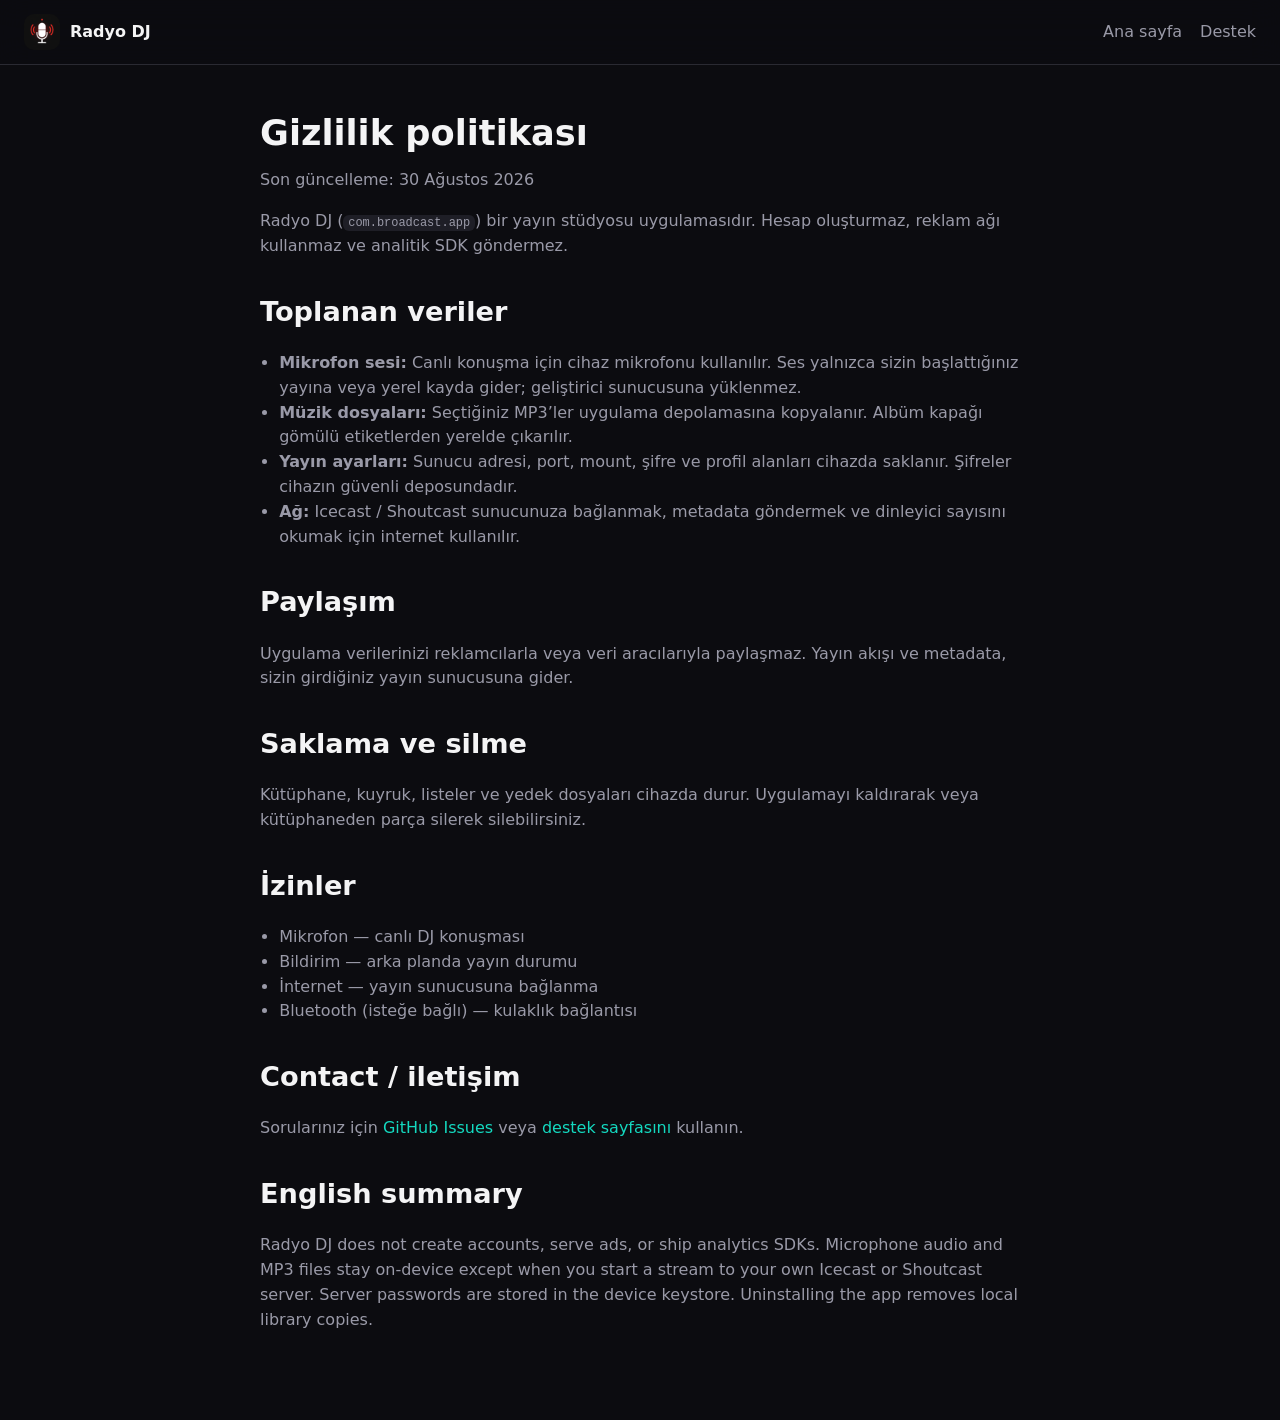
==== privacy.html @ fffd45af "Add Play Store landing page, privacy policy, and app screenshots. Co-authored-by: Cursor <cursoragen" ====
<!DOCTYPE html>
<html lang="tr">
<head>
  <meta charset="UTF-8" />
  <meta name="viewport" content="width=device-width, initial-scale=1" />
  <title>Gizlilik politikası — Radyo DJ</title>
  <meta name="description" content="Radyo DJ gizlilik politikası. Google Play listing için yasal metin." />
  <meta name="theme-color" content="#121214" />
  <link rel="icon" href="assets/brand/icon-round.png" />
  <link rel="stylesheet" href="styles.css" />
</head>
<body>
  <header class="nav">
    <a class="brand" href="./">
      <img src="assets/brand/icon-round.png" width="36" height="36" alt="" />
      <span>Radyo DJ</span>
    </a>
    <nav>
      <a href="./">Ana sayfa</a>
      <a href="support.html">Destek</a>
    </nav>
  </header>
  <article class="prose">
    <h1>Gizlilik politikası</h1>
    <p>Son güncelleme: 30 Ağustos 2026</p>
    <p>
      Radyo DJ (<code>com.broadcast.app</code>) bir yayın stüdyosu uygulamasıdır.
      Hesap oluşturmaz, reklam ağı kullanmaz ve analitik SDK göndermez.
    </p>

    <h2>Toplanan veriler</h2>
    <ul>
      <li><strong>Mikrofon sesi:</strong> Canlı konuşma için cihaz mikrofonu kullanılır. Ses yalnızca sizin başlattığınız yayına veya yerel kayda gider; geliştirici sunucusuna yüklenmez.</li>
      <li><strong>Müzik dosyaları:</strong> Seçtiğiniz MP3’ler uygulama depolamasına kopyalanır. Albüm kapağı gömülü etiketlerden yerelde çıkarılır.</li>
      <li><strong>Yayın ayarları:</strong> Sunucu adresi, port, mount, şifre ve profil alanları cihazda saklanır. Şifreler cihazın güvenli deposundadır.</li>
      <li><strong>Ağ:</strong> Icecast / Shoutcast sunucunuza bağlanmak, metadata göndermek ve dinleyici sayısını okumak için internet kullanılır.</li>
    </ul>

    <h2>Paylaşım</h2>
    <p>
      Uygulama verilerinizi reklamcılarla veya veri aracılarıyla paylaşmaz.
      Yayın akışı ve metadata, sizin girdiğiniz yayın sunucusuna gider.
    </p>

    <h2>Saklama ve silme</h2>
    <p>
      Kütüphane, kuyruk, listeler ve yedek dosyaları cihazda durur. Uygulamayı kaldırarak
      veya kütüphaneden parça silerek silebilirsiniz.
    </p>

    <h2>İzinler</h2>
    <ul>
      <li>Mikrofon — canlı DJ konuşması</li>
      <li>Bildirim — arka planda yayın durumu</li>
      <li>İnternet — yayın sunucusuna bağlanma</li>
      <li>Bluetooth (isteğe bağlı) — kulaklık bağlantısı</li>
    </ul>

    <h2>Contact / iletişim</h2>
    <p>
      Sorularınız için
      <a href="https://github.com/akibrahim5481/EUDjBroadcaster/issues">GitHub Issues</a>
      veya <a href="support.html">destek sayfasını</a> kullanın.
    </p>

    <h2>English summary</h2>
    <p>
      Radyo DJ does not create accounts, serve ads, or ship analytics SDKs.
      Microphone audio and MP3 files stay on-device except when you start a stream
      to your own Icecast or Shoutcast server. Server passwords are stored in the
      device keystore. Uninstalling the app removes local library copies.
    </p>
  </article>
</body>
</html>
---- styles.css ----
:root {
  --bg: #0c0c10;
  --surface: #16161c;
  --card: #1e1e26;
  --line: #2a2a32;
  --text: #f4f4f5;
  --muted: #9a9aa8;
  --accent: #14d9c0;
  --accent-dim: rgba(20, 217, 192, 0.14);
  --danger: #e85d5d;
  --radius: 18px;
  --max: 1120px;
}

* { box-sizing: border-box; }
html { scroll-behavior: smooth; }
body {
  margin: 0;
  font-family: Inter, system-ui, -apple-system, sans-serif;
  background: var(--bg);
  color: var(--text);
  line-height: 1.55;
}

a { color: var(--accent); text-decoration: none; }
a:hover { text-decoration: underline; }
code {
  font-size: 0.92em;
  background: var(--card);
  padding: 0.1em 0.4em;
  border-radius: 6px;
}

.nav {
  position: sticky;
  top: 0;
  z-index: 10;
  display: flex;
  align-items: center;
  justify-content: space-between;
  gap: 16px;
  padding: 14px 24px;
  background: rgba(12, 12, 16, 0.88);
  backdrop-filter: blur(16px);
  border-bottom: 1px solid var(--line);
}
.brand {
  display: flex;
  align-items: center;
  gap: 10px;
  color: var(--text);
  font-weight: 800;
  text-decoration: none;
}
.brand img { border-radius: 10px; }
.nav nav { display: flex; align-items: center; gap: 18px; flex-wrap: wrap; }
.nav nav a { color: var(--muted); font-weight: 500; text-decoration: none; }
.nav nav a:hover { color: var(--text); }

.btn {
  display: inline-flex;
  align-items: center;
  justify-content: center;
  background: var(--accent);
  color: #04221c;
  font-weight: 700;
  padding: 12px 18px;
  border-radius: 12px;
  text-decoration: none;
}
.btn:hover { filter: brightness(1.06); text-decoration: none; }
.btn-ghost {
  background: transparent;
  color: var(--text);
  border: 1px solid var(--line);
}
.btn-small { padding: 8px 12px; font-size: 0.92rem; }

.hero, .features, .shots, .prose, footer {
  width: min(var(--max), calc(100% - 40px));
  margin: 0 auto;
}
.hero {
  display: grid;
  grid-template-columns: 1.1fr 0.9fr;
  gap: 48px;
  align-items: center;
  padding: 64px 0 40px;
}
.eyebrow {
  color: var(--accent);
  font-weight: 700;
  letter-spacing: 0.08em;
  text-transform: uppercase;
  font-size: 0.78rem;
  margin: 0 0 10px;
}
h1 { font-size: clamp(2rem, 4vw, 3.2rem); line-height: 1.12; margin: 0 0 16px; }
h2 { font-size: 1.7rem; margin: 0 0 18px; }
h3 { margin: 0 0 8px; }
.lede, .section-lead { color: var(--muted); max-width: 42rem; }
.hero-actions { display: flex; flex-wrap: wrap; gap: 12px; margin: 24px 0; }
.pills { display: flex; flex-wrap: wrap; gap: 8px; padding: 0; margin: 0; list-style: none; }
.pills li {
  background: var(--accent-dim);
  color: var(--accent);
  border-radius: 999px;
  padding: 6px 12px;
  font-size: 0.85rem;
  font-weight: 600;
}
.hero-art img {
  width: 100%;
  max-width: 340px;
  display: block;
  margin-left: auto;
  border-radius: 28px;
  border: 1px solid var(--line);
  box-shadow: 0 30px 80px rgba(0, 0, 0, 0.45);
}

.features { padding: 24px 0 48px; }
.grid {
  display: grid;
  grid-template-columns: repeat(2, 1fr);
  gap: 16px;
}
.grid article {
  background: var(--card);
  border: 1px solid var(--line);
  border-radius: var(--radius);
  padding: 20px;
}
.grid p { margin: 0; color: var(--muted); }

.shots { padding: 8px 0 64px; }
.shot-row {
  display: grid;
  grid-template-columns: repeat(3, 1fr);
  gap: 18px;
}
.shot-row figure { margin: 0; }
.shot-row img {
  width: 100%;
  border-radius: 22px;
  border: 1px solid var(--line);
  background: var(--surface);
}
figcaption {
  text-align: center;
  color: var(--muted);
  font-size: 0.9rem;
  margin-top: 8px;
}

.prose {
  padding: 48px 0 72px;
  max-width: 760px;
}
.prose h1 { font-size: 2.2rem; }
.prose h2 { margin-top: 32px; }
.prose p, .prose li { color: var(--muted); }
.prose ul { padding-left: 1.2rem; }

footer {
  padding: 28px 0 48px;
  border-top: 1px solid var(--line);
  color: var(--muted);
}
.fine { font-size: 0.85rem; }

@media (max-width: 860px) {
  .hero, .shot-row, .grid { grid-template-columns: 1fr; }
  .hero-art img { margin: 0 auto; }
  .nav nav a:not(.btn) { display: none; }
}
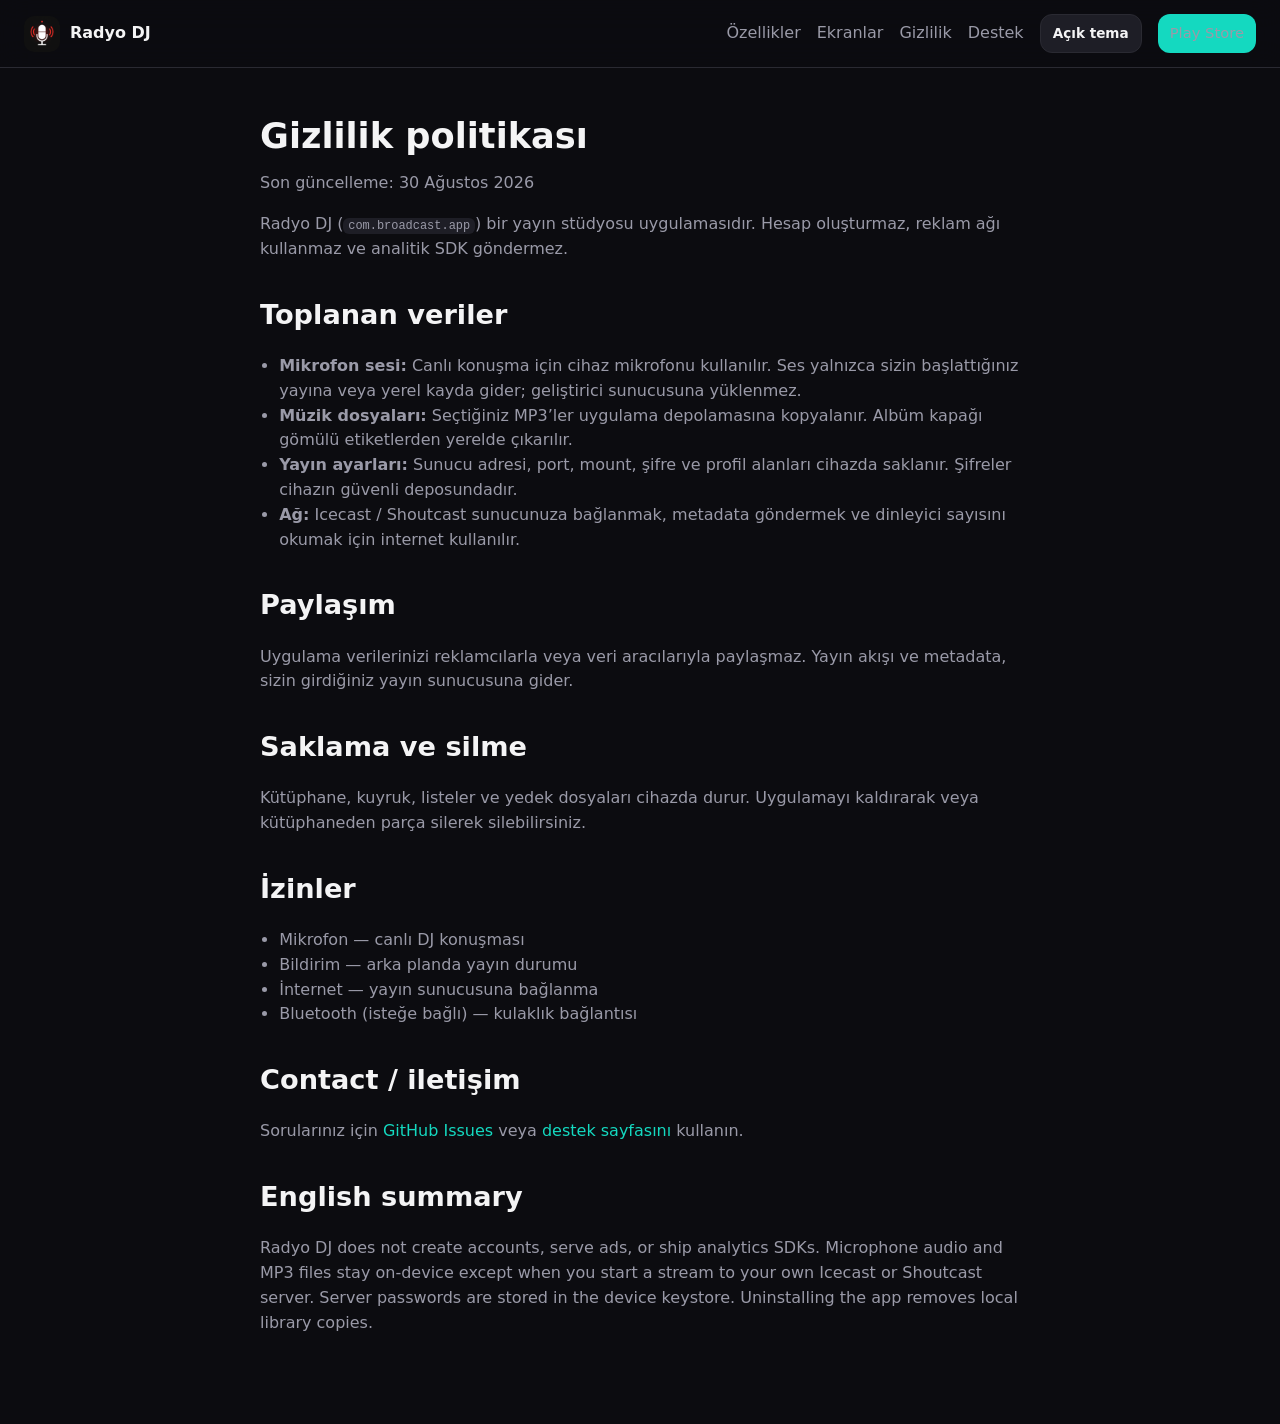
==== commit 09fa760b: "Unify site navigation and stop the header from overflowing on small screens. The same menu is now on" ====
--- a/privacy.html
+++ b/privacy.html
@@ -1,5 +1,5 @@
 <!DOCTYPE html>
-<html lang="tr">
+<html lang="tr" data-theme="dark">
 <head>
   <meta charset="UTF-8" />
   <meta name="viewport" content="width=device-width, initial-scale=1" />
@@ -7,17 +7,25 @@
   <meta name="description" content="Radyo DJ gizlilik politikası. Google Play listing için yasal metin." />
   <meta name="theme-color" content="#121214" />
   <link rel="icon" href="assets/brand/icon-round.png" />
-  <link rel="stylesheet" href="styles.css" />
+  <link rel="stylesheet" href="styles.css?v=3" />
+  <script src="theme.js?v=3"></script>
 </head>
 <body>
   <header class="nav">
-    <a class="brand" href="./">
-      <img src="assets/brand/icon-round.png" width="36" height="36" alt="" />
+    <a class="brand" href="index.html">
+      <img src="assets/brand/icon-round.png" width="36" height="36" alt="Radyo DJ Logo" />
       <span>Radyo DJ</span>
     </a>
     <nav>
-      <a href="./">Ana sayfa</a>
+      <a href="index.html#ozellikler">Özellikler</a>
+      <a href="index.html#ekranlar">Ekranlar</a>
+      <a href="privacy.html">Gizlilik</a>
       <a href="support.html">Destek</a>
+      <button type="button" class="theme-toggle" id="theme-toggle" aria-pressed="false" onclick="toggleTheme()">Açık tema</button>
+      <a class="btn btn-small"
+         href="https://play.google.com/store/apps/details?id=com.broadcast.app"
+         target="_blank"
+         rel="noopener noreferrer">Play Store</a>
     </nav>
   </header>
   <article class="prose">
--- a/styles.css
+++ b/styles.css
@@ -7,19 +7,56 @@
   --muted: #9a9aa8;
   --accent: #14d9c0;
   --accent-dim: rgba(20, 217, 192, 0.14);
+  --on-accent: #04221c;
+  --nav-bg: rgba(12, 12, 16, 0.88);
   --danger: #e85d5d;
   --radius: 18px;
   --max: 1120px;
+  color-scheme: dark;
+}
+
+html[data-theme="dark"] {
+  --bg: #0c0c10;
+  --surface: #16161c;
+  --card: #1e1e26;
+  --line: #2a2a32;
+  --text: #f4f4f5;
+  --muted: #9a9aa8;
+  --accent: #14d9c0;
+  --accent-dim: rgba(20, 217, 192, 0.14);
+  --on-accent: #04221c;
+  --nav-bg: rgba(12, 12, 16, 0.88);
+  --danger: #e85d5d;
+  color-scheme: dark;
+}
+
+html[data-theme="light"] {
+  --bg: #f3f4f6;
+  --surface: #ffffff;
+  --card: #ffffff;
+  --line: #e2e4ea;
+  --text: #16161c;
+  --muted: #5c5c6b;
+  --accent: #0d9d8c;
+  --accent-dim: rgba(13, 157, 140, 0.14);
+  --on-accent: #04221c;
+  --nav-bg: rgba(243, 244, 246, 0.92);
+  --danger: #c44545;
+  color-scheme: light;
 }
 
 * { box-sizing: border-box; }
-html { scroll-behavior: smooth; }
+html {
+  scroll-behavior: smooth;
+  background: var(--bg);
+}
 body {
   margin: 0;
   font-family: Inter, system-ui, -apple-system, sans-serif;
   background: var(--bg);
   color: var(--text);
   line-height: 1.55;
+  transition: background 0.2s ease, color 0.2s ease;
 }
 
 a { color: var(--accent); text-decoration: none; }
@@ -36,16 +73,18 @@
   top: 0;
   z-index: 10;
   display: flex;
+  flex-wrap: wrap;
   align-items: center;
   justify-content: space-between;
-  gap: 16px;
+  gap: 1rem;
   padding: 14px 24px;
-  background: rgba(12, 12, 16, 0.88);
+  background: var(--nav-bg);
   backdrop-filter: blur(16px);
   border-bottom: 1px solid var(--line);
 }
 .brand {
   display: flex;
+  flex-shrink: 0;
   align-items: center;
   gap: 10px;
   color: var(--text);
@@ -53,8 +92,19 @@
   text-decoration: none;
 }
 .brand img { border-radius: 10px; }
-.nav nav { display: flex; align-items: center; gap: 18px; flex-wrap: wrap; }
-.nav nav a { color: var(--muted); font-weight: 500; text-decoration: none; }
+.nav nav {
+  display: flex;
+  flex-wrap: wrap;
+  align-items: center;
+  gap: 1rem;
+  min-width: 0;
+}
+.nav nav a {
+  color: var(--muted);
+  font-weight: 500;
+  text-decoration: none;
+  white-space: nowrap;
+}
 .nav nav a:hover { color: var(--text); }
 
 .btn {
@@ -62,7 +112,7 @@
   align-items: center;
   justify-content: center;
   background: var(--accent);
-  color: #04221c;
+  color: var(--on-accent);
   font-weight: 700;
   padding: 12px 18px;
   border-radius: 12px;
@@ -75,6 +125,23 @@
   border: 1px solid var(--line);
 }
 .btn-small { padding: 8px 12px; font-size: 0.92rem; }
+
+.theme-toggle {
+  border: 1px solid var(--line);
+  background: var(--card);
+  color: var(--text);
+  border-radius: 12px;
+  padding: 8px 12px;
+  font: inherit;
+  font-weight: 600;
+  font-size: 0.85rem;
+  cursor: pointer;
+}
+.theme-toggle:hover { border-color: var(--accent); }
+.theme-toggle:focus-visible {
+  outline: 2px solid var(--accent);
+  outline-offset: 2px;
+}
 
 .hero, .features, .shots, .prose, footer {
   width: min(var(--max), calc(100% - 40px));
@@ -172,5 +239,15 @@
 @media (max-width: 860px) {
   .hero, .shot-row, .grid { grid-template-columns: 1fr; }
   .hero-art img { margin: 0 auto; }
-  .nav nav a:not(.btn) { display: none; }
-}
+}
+
+@media (max-width: 768px) {
+  .nav {
+    flex-direction: column;
+    align-items: stretch;
+  }
+  .nav nav {
+    justify-content: flex-start;
+    row-gap: 0.75rem;
+  }
+}
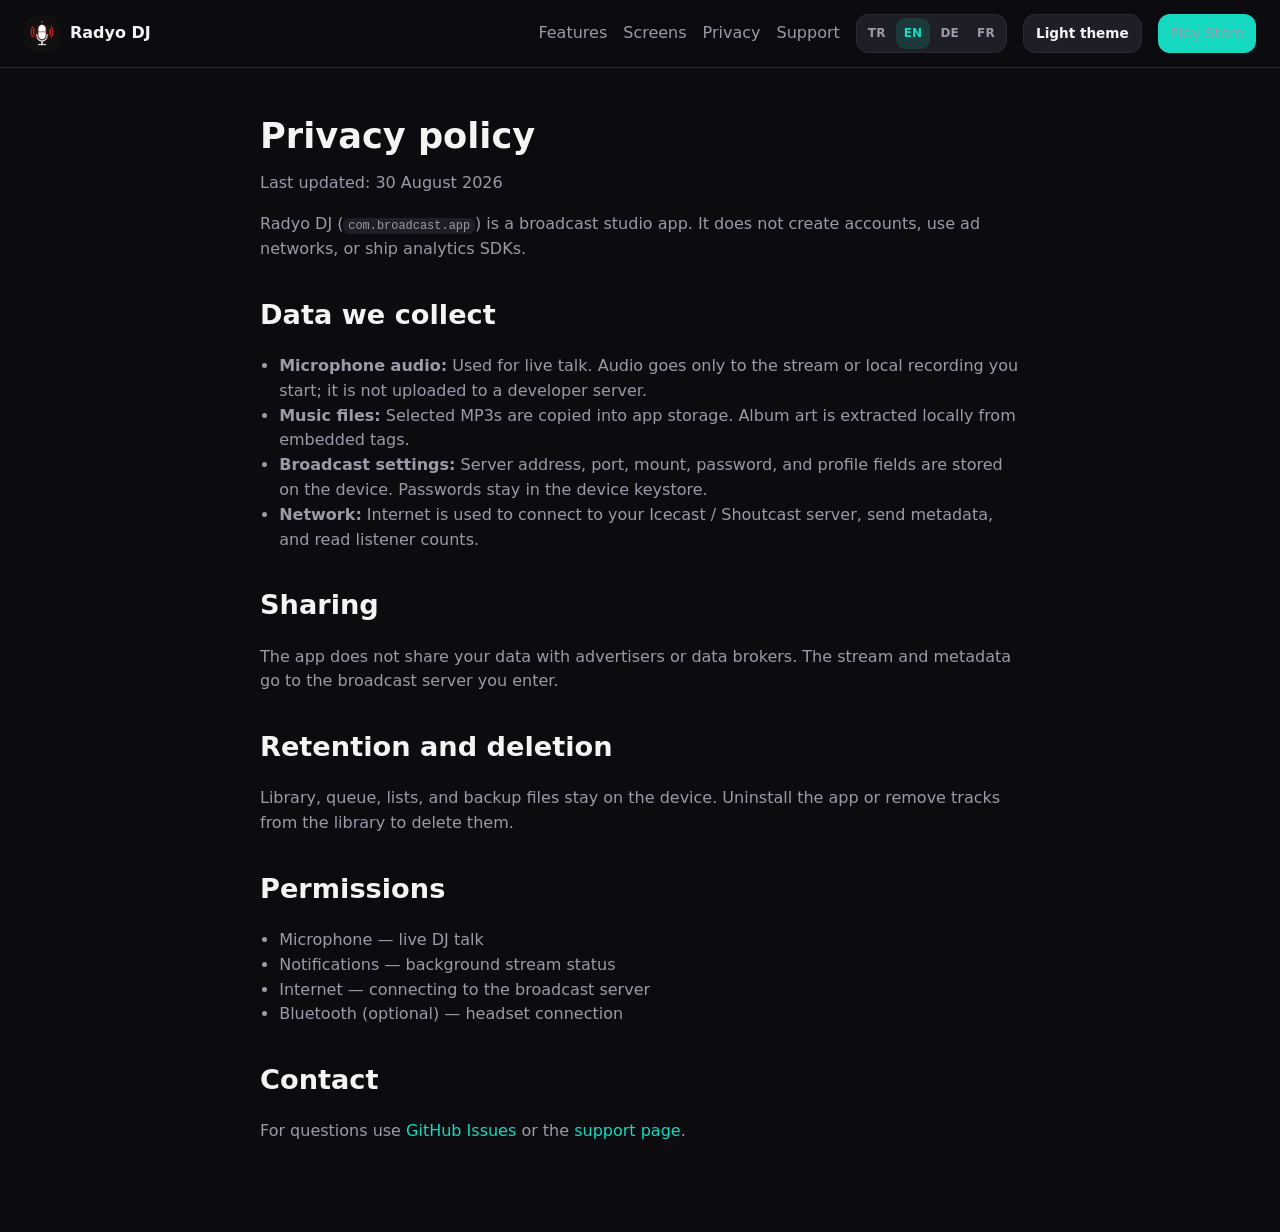
==== commit 4a6b57e2: "Add Turkish, English, German, and French site translations. Language is remembered across pages and " ====
--- a/privacy.html
+++ b/privacy.html
@@ -1,5 +1,5 @@
 <!DOCTYPE html>
-<html lang="tr" data-theme="dark">
+<html lang="tr" data-theme="dark" data-page="privacy">
 <head>
   <meta charset="UTF-8" />
   <meta name="viewport" content="width=device-width, initial-scale=1" />
@@ -7,8 +7,20 @@
   <meta name="description" content="Radyo DJ gizlilik politikası. Google Play listing için yasal metin." />
   <meta name="theme-color" content="#121214" />
   <link rel="icon" href="assets/brand/icon-round.png" />
-  <link rel="stylesheet" href="styles.css?v=3" />
-  <script src="theme.js?v=3"></script>
+  <link rel="stylesheet" href="styles.css?v=4" />
+  <script src="theme.js?v=4"></script>
+  <script>
+    (function () {
+      try {
+        var l = localStorage.getItem("lang");
+        if (!l) l = ((navigator.language || "") + "").slice(0, 2).toLowerCase();
+        if (l === "en" || l === "de" || l === "fr") {
+          document.documentElement.setAttribute("lang", l);
+          document.documentElement.classList.add("i18n-pending");
+        }
+      } catch (e) { /* ignore */ }
+    })();
+  </script>
 </head>
 <body>
   <header class="nav">
@@ -17,10 +29,16 @@
       <span>Radyo DJ</span>
     </a>
     <nav>
-      <a href="index.html#ozellikler">Özellikler</a>
-      <a href="index.html#ekranlar">Ekranlar</a>
-      <a href="privacy.html">Gizlilik</a>
-      <a href="support.html">Destek</a>
+      <a href="index.html#ozellikler" data-i18n="nav.features">Özellikler</a>
+      <a href="index.html#ekranlar" data-i18n="nav.screens">Ekranlar</a>
+      <a href="privacy.html" data-i18n="nav.privacy">Gizlilik</a>
+      <a href="support.html" data-i18n="nav.support">Destek</a>
+      <div class="lang-switch" role="group" data-i18n-aria="nav.langLabel" aria-label="Dil">
+        <button type="button" data-set-lang="tr">TR</button>
+        <button type="button" data-set-lang="en">EN</button>
+        <button type="button" data-set-lang="de">DE</button>
+        <button type="button" data-set-lang="fr">FR</button>
+      </div>
       <button type="button" class="theme-toggle" id="theme-toggle" aria-pressed="false" onclick="toggleTheme()">Açık tema</button>
       <a class="btn btn-small"
          href="https://play.google.com/store/apps/details?id=com.broadcast.app"
@@ -29,55 +47,61 @@
     </nav>
   </header>
   <article class="prose">
-    <h1>Gizlilik politikası</h1>
-    <p>Son güncelleme: 30 Ağustos 2026</p>
-    <p>
+    <h1 data-i18n="privacy.title">Gizlilik politikası</h1>
+    <p data-i18n="privacy.updated">Son güncelleme: 30 Ağustos 2026</p>
+    <p data-i18n-html="privacy.intro">
       Radyo DJ (<code>com.broadcast.app</code>) bir yayın stüdyosu uygulamasıdır.
       Hesap oluşturmaz, reklam ağı kullanmaz ve analitik SDK göndermez.
     </p>
 
-    <h2>Toplanan veriler</h2>
+    <h2 data-i18n="privacy.collected">Toplanan veriler</h2>
     <ul>
-      <li><strong>Mikrofon sesi:</strong> Canlı konuşma için cihaz mikrofonu kullanılır. Ses yalnızca sizin başlattığınız yayına veya yerel kayda gider; geliştirici sunucusuna yüklenmez.</li>
-      <li><strong>Müzik dosyaları:</strong> Seçtiğiniz MP3’ler uygulama depolamasına kopyalanır. Albüm kapağı gömülü etiketlerden yerelde çıkarılır.</li>
-      <li><strong>Yayın ayarları:</strong> Sunucu adresi, port, mount, şifre ve profil alanları cihazda saklanır. Şifreler cihazın güvenli deposundadır.</li>
-      <li><strong>Ağ:</strong> Icecast / Shoutcast sunucunuza bağlanmak, metadata göndermek ve dinleyici sayısını okumak için internet kullanılır.</li>
+      <li data-i18n-html="privacy.itemMic"><strong>Mikrofon sesi:</strong> Canlı konuşma için cihaz mikrofonu kullanılır. Ses yalnızca sizin başlattığınız yayına veya yerel kayda gider; geliştirici sunucusuna yüklenmez.</li>
+      <li data-i18n-html="privacy.itemMusic"><strong>Müzik dosyaları:</strong> Seçtiğiniz MP3’ler uygulama depolamasına kopyalanır. Albüm kapağı gömülü etiketlerden yerelde çıkarılır.</li>
+      <li data-i18n-html="privacy.itemSettings"><strong>Yayın ayarları:</strong> Sunucu adresi, port, mount, şifre ve profil alanları cihazda saklanır. Şifreler cihazın güvenli deposundadır.</li>
+      <li data-i18n-html="privacy.itemNetwork"><strong>Ağ:</strong> Icecast / Shoutcast sunucunuza bağlanmak, metadata göndermek ve dinleyici sayısını okumak için internet kullanılır.</li>
     </ul>
 
-    <h2>Paylaşım</h2>
-    <p>
+    <h2 data-i18n="privacy.sharing">Paylaşım</h2>
+    <p data-i18n="privacy.sharingBody">
       Uygulama verilerinizi reklamcılarla veya veri aracılarıyla paylaşmaz.
       Yayın akışı ve metadata, sizin girdiğiniz yayın sunucusuna gider.
     </p>
 
-    <h2>Saklama ve silme</h2>
-    <p>
+    <h2 data-i18n="privacy.retention">Saklama ve silme</h2>
+    <p data-i18n="privacy.retentionBody">
       Kütüphane, kuyruk, listeler ve yedek dosyaları cihazda durur. Uygulamayı kaldırarak
       veya kütüphaneden parça silerek silebilirsiniz.
     </p>
 
-    <h2>İzinler</h2>
+    <h2 data-i18n="privacy.permissions">İzinler</h2>
     <ul>
-      <li>Mikrofon — canlı DJ konuşması</li>
-      <li>Bildirim — arka planda yayın durumu</li>
-      <li>İnternet — yayın sunucusuna bağlanma</li>
-      <li>Bluetooth (isteğe bağlı) — kulaklık bağlantısı</li>
+      <li data-i18n="privacy.permMic">Mikrofon — canlı DJ konuşması</li>
+      <li data-i18n="privacy.permNotify">Bildirim — arka planda yayın durumu</li>
+      <li data-i18n="privacy.permNet">İnternet — yayın sunucusuna bağlanma</li>
+      <li data-i18n="privacy.permBt">Bluetooth (isteğe bağlı) — kulaklık bağlantısı</li>
     </ul>
 
-    <h2>Contact / iletişim</h2>
-    <p>
+    <h2 data-i18n="privacy.contact">İletişim</h2>
+    <p data-i18n-html="privacy.contactBody">
       Sorularınız için
       <a href="https://github.com/akibrahim5481/EUDjBroadcaster/issues">GitHub Issues</a>
       veya <a href="support.html">destek sayfasını</a> kullanın.
     </p>
 
-    <h2>English summary</h2>
-    <p>
-      Radyo DJ does not create accounts, serve ads, or ship analytics SDKs.
-      Microphone audio and MP3 files stay on-device except when you start a stream
-      to your own Icecast or Shoutcast server. Server passwords are stored in the
-      device keystore. Uninstalling the app removes local library copies.
-    </p>
+    <section data-visible-lang="tr">
+      <h2 data-i18n="privacy.enSummary">English summary</h2>
+      <p data-i18n="privacy.enSummaryBody">
+        Radyo DJ does not create accounts, serve ads, or ship analytics SDKs.
+        Microphone audio and MP3 files stay on-device except when you start a stream
+        to your own Icecast or Shoutcast server. Server passwords are stored in the
+        device keystore. Uninstalling the app removes local library copies.
+      </p>
+    </section>
   </article>
+  <script src="i18n.js?v=4"></script>
+  <script>
+    setTimeout(function () { document.documentElement.classList.remove("i18n-pending"); }, 1200);
+  </script>
 </body>
 </html>
--- a/styles.css
+++ b/styles.css
@@ -50,6 +50,7 @@
   scroll-behavior: smooth;
   background: var(--bg);
 }
+html.i18n-pending body { visibility: hidden; }
 body {
   margin: 0;
   font-family: Inter, system-ui, -apple-system, sans-serif;
@@ -138,9 +139,37 @@
   cursor: pointer;
 }
 .theme-toggle:hover { border-color: var(--accent); }
-.theme-toggle:focus-visible {
+.theme-toggle:focus-visible,
+.lang-switch button:focus-visible {
   outline: 2px solid var(--accent);
   outline-offset: 2px;
+}
+
+.lang-switch {
+  display: inline-flex;
+  flex-shrink: 0;
+  align-items: center;
+  gap: 2px;
+  border: 1px solid var(--line);
+  background: var(--card);
+  border-radius: 12px;
+  padding: 3px;
+}
+.lang-switch button {
+  border: 0;
+  background: transparent;
+  color: var(--muted);
+  font: inherit;
+  font-weight: 700;
+  font-size: 0.75rem;
+  letter-spacing: 0.02em;
+  padding: 6px 8px;
+  border-radius: 9px;
+  cursor: pointer;
+}
+.lang-switch button.is-active {
+  background: var(--accent-dim);
+  color: var(--accent);
 }
 
 .hero, .features, .shots, .prose, footer {
